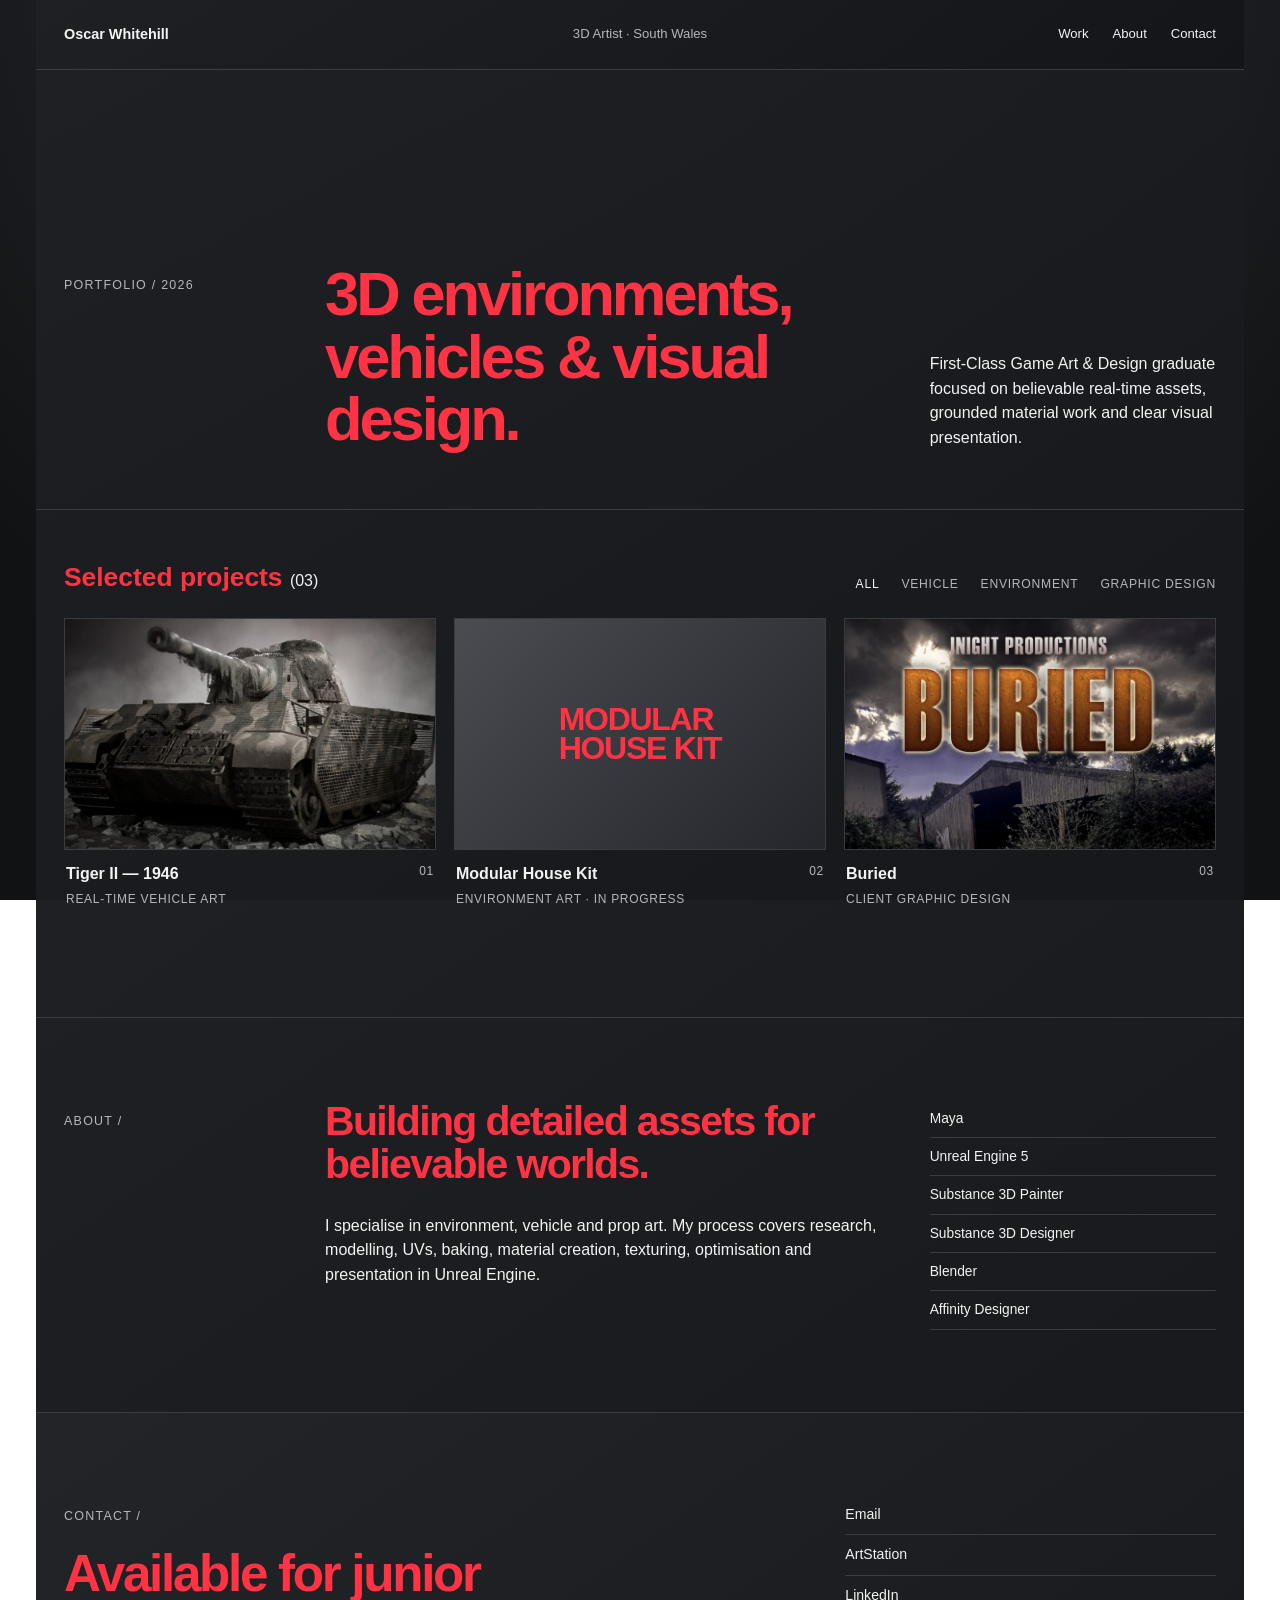
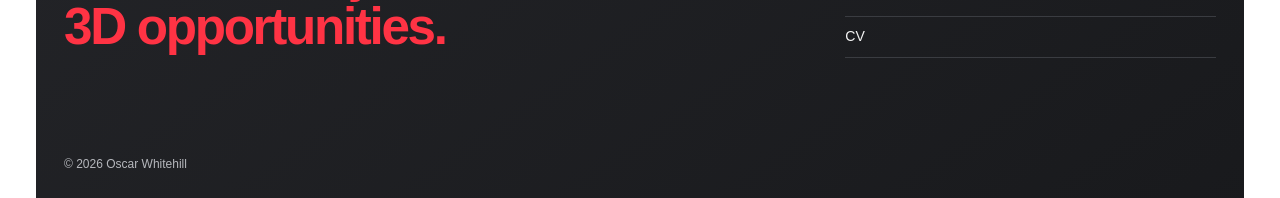
==== index.html @ 7346f6d7 "Add files via upload" ====
<!doctype html>
<html lang="en">
<head>
  <meta charset="utf-8">
  <meta name="viewport" content="width=device-width,initial-scale=1">
  <meta name="description" content="Portfolio of Oscar Whitehill, a 3D environment and hard-surface artist working in Maya, Substance and Unreal Engine.">
  <title>Oscar Whitehill — 3D Artist</title>
  <link rel="stylesheet" href="styles.css">
</head>
<body>
  <header class="site-header">
    <a class="brand" href="index.html">Oscar Whitehill</a>
    <p class="header-role">3D Artist · South Wales</p>
    <button class="menu-button" type="button" aria-expanded="false" aria-controls="main-nav">Menu</button>
    <nav id="main-nav" aria-label="Main navigation"><a href="#work">Work</a><a href="#about">About</a><a href="#contact">Contact</a></nav>
  </header>

  <main>
    <section class="intro" aria-labelledby="intro-title">
      <p class="kicker">Portfolio / 2026</p>
      <h1 id="intro-title">3D environments,<br>vehicles &amp; visual design.</h1>
      <p class="intro-copy">First-Class Game Art &amp; Design graduate focused on believable real-time assets, grounded material work and clear visual presentation.</p>
    </section>

    <section class="work-section" id="work" aria-labelledby="work-title">
      <div class="work-heading"><h2 id="work-title">Selected projects <span>(03)</span></h2><div class="filters" aria-label="Project categories"><span>All</span><span>Vehicle</span><span>Environment</span><span>Graphic design</span></div></div>
      <div class="project-grid">
        <a class="project-card" href="projects/tiger-ii.html">
          <div class="project-thumb"><img src="assets/tiger-hero.webp" alt="Tiger II 1946 vehicle artwork"></div>
          <div class="project-meta"><div><h3>Tiger II — 1946</h3><p>Real-time Vehicle Art</p></div><span>01</span></div>
        </a>
        <a class="project-card" href="projects/modular-house.html">
          <div class="project-thumb placeholder-thumb"><span>MODULAR<br>HOUSE KIT</span></div>
          <div class="project-meta"><div><h3>Modular House Kit</h3><p>Environment Art · In progress</p></div><span>02</span></div>
        </a>
        <a class="project-card" href="projects/buried.html">
          <div class="project-thumb poster-thumb"><img src="assets/buried-poster.webp" alt="Buried crew-call poster"></div>
          <div class="project-meta"><div><h3>Buried</h3><p>Client Graphic Design</p></div><span>03</span></div>
        </a>
      </div>
    </section>

    <section class="about-section" id="about" aria-labelledby="about-title">
      <p class="section-label">About /</p>
      <div><h2 id="about-title">Building detailed assets for believable worlds.</h2><p>I specialise in environment, vehicle and prop art. My process covers research, modelling, UVs, baking, material creation, texturing, optimisation and presentation in Unreal Engine.</p></div>
      <ul aria-label="Software"><li>Maya</li><li>Unreal Engine 5</li><li>Substance 3D Painter</li><li>Substance 3D Designer</li><li>Blender</li><li>Affinity Designer</li></ul>
    </section>
  </main>

  <footer id="contact"><div><p class="section-label">Contact /</p><h2>Available for junior<br>3D opportunities.</h2></div><div class="footer-links"><a href="mailto:whitehill.oscar@gmail.com">Email</a><a href="#">ArtStation</a><a href="#">LinkedIn</a><a href="#">CV</a></div><p class="copyright">© <span id="year">2026</span> Oscar Whitehill</p></footer>
  <script src="script.js"></script>
</body>
</html>
---- styles.css ----
:root{--bg:#111214;--surface:#1a1b1e;--surface-2:#222327;--text:#f3f3f3;--muted:#b5b7bc;--line:#3a3c41;--accent:#ff3344;--max:1480px}
*{box-sizing:border-box}html{scroll-behavior:smooth}body{margin:0;background:radial-gradient(circle at 50% -10%,#3a3b40 0,#242529 30%,#111214 76%);background-attachment:fixed;color:var(--text);font-family:Arial,Helvetica,sans-serif;font-size:16px;line-height:1.55}a{color:inherit;text-decoration:none}img{display:block;max-width:100%}
.site-header,main,footer{width:min(calc(100% - 72px),var(--max));margin:auto;background:linear-gradient(145deg,rgba(31,32,36,.98),rgba(20,21,24,.98))}.site-header{min-height:70px;padding:0 28px;display:grid;grid-template-columns:1fr 1fr 1fr;align-items:center;border-bottom:1px solid var(--line);position:relative}.brand{font-size:.9rem;font-weight:700;color:var(--text)}.header-role{text-align:center;margin:0;font-size:.82rem;color:var(--muted)}nav{display:flex;justify-content:flex-end;gap:24px}nav a,.menu-button{font-size:.82rem;color:var(--text)}nav a:hover{color:var(--accent)}.menu-button{display:none;background:none;border:1px solid var(--line);padding:8px 11px}
.intro{min-height:440px;padding:72px 28px 58px;display:grid;grid-template-columns:.8fr 2fr 1fr;gap:32px;align-content:end;border-bottom:1px solid var(--line)}.kicker,.section-label,.eyebrow{font-size:.78rem;text-transform:uppercase;letter-spacing:.1em;color:var(--muted)}.intro h1{font-size:clamp(2.8rem,4.8vw,4.8rem);line-height:1.02;letter-spacing:-.05em;margin:0;font-weight:600;color:var(--accent)}.intro-copy{align-self:end;margin:0;max-width:360px;color:var(--text);font-size:1rem}
.work-section{padding:52px 28px 82px}.work-heading{display:flex;align-items:flex-end;justify-content:space-between;margin-bottom:24px}.work-heading h2{font-size:1.65rem;line-height:1.2;margin:0;color:var(--accent)}.work-heading h2 span{color:var(--text);font-size:1rem;font-weight:400}.filters{display:flex;gap:22px;color:var(--muted);font-size:.76rem;text-transform:uppercase;letter-spacing:.06em}.filters span:first-child{color:var(--text)}.project-grid{display:grid;grid-template-columns:repeat(3,minmax(0,1fr));gap:18px}.project-card{min-width:0}.project-thumb{aspect-ratio:16/10;background:#101113;overflow:hidden;display:grid;place-items:center;border:1px solid var(--line)}.project-thumb img{width:100%;height:100%;object-fit:cover;transition:transform .35s ease}.poster-thumb{background:#191a1d}.poster-thumb img{object-fit:contain}.placeholder-thumb{background:linear-gradient(135deg,#4a4c52,#24262b);color:#fff}.placeholder-thumb span{font-size:2rem;line-height:.92;letter-spacing:-.04em;font-weight:700;color:var(--accent)}.project-meta{display:flex;justify-content:space-between;align-items:flex-start;padding:12px 2px 26px}.project-meta h3{font-size:1rem;margin:0 0 3px;color:var(--text)}.project-meta p,.project-meta>span{font-size:.75rem;color:var(--muted);text-transform:uppercase;letter-spacing:.06em;margin:0}.project-card:hover .project-meta h3{color:var(--accent)}.project-card:hover .project-thumb img{transform:scale(1.015)}
.about-section{padding:82px 28px;display:grid;grid-template-columns:.8fr 2fr 1fr;gap:32px;border-top:1px solid var(--line)}.about-section h2{font-size:clamp(2rem,3.2vw,3.4rem);line-height:1.05;letter-spacing:-.04em;font-weight:600;color:var(--accent);margin:0 0 28px}.about-section>div>p{max-width:680px;color:var(--text);font-size:1rem}.about-section ul{list-style:none;margin:0;padding:0;font-size:.86rem;color:var(--text)}.about-section li{padding:8px 0;border-bottom:1px solid var(--line)}
footer{padding:82px 28px 25px;border-top:1px solid var(--line);display:grid;grid-template-columns:2fr 1fr;gap:40px}footer h2{font-size:clamp(2.3rem,4vw,4rem);line-height:1.02;letter-spacing:-.045em;font-weight:600;color:var(--accent);margin:22px 0 62px}.footer-links{display:grid;align-content:start}.footer-links a{padding:9px 0;border-bottom:1px solid var(--line);font-size:.88rem;color:var(--text)}.footer-links a:hover{color:var(--accent)}.copyright{grid-column:1/-1;font-size:.75rem;color:var(--muted);margin:0}
.project-page main{padding:48px 28px 95px}.back-link{color:var(--muted);font-size:.82rem}.project-intro{padding:78px 0 46px;display:grid;grid-template-columns:2fr 1fr;gap:70px}.project-intro h1{font-size:clamp(3rem,5.5vw,5.5rem);line-height:.9;letter-spacing:-.055em;text-transform:uppercase;margin:14px 0;font-weight:600;color:var(--accent)}.project-intro h1 span{color:var(--accent)}.project-summary{align-self:end;color:var(--text);font-size:1rem;max-width:470px}.meta-grid{display:grid;grid-template-columns:repeat(4,1fr);border-top:1px solid var(--line);border-bottom:1px solid var(--line);margin-bottom:28px}.meta-grid div{padding:16px 0}.meta-grid dt{color:var(--muted);font-size:.72rem;text-transform:uppercase;letter-spacing:.1em}.meta-grid dd{margin:4px 0 0;font-size:.88rem;color:var(--text)}.project-hero{display:grid;place-items:center;min-height:0;max-height:none;background:#111214;overflow:hidden;border:1px solid var(--line)}.project-hero img{width:100%;max-height:82vh;object-fit:contain}.project-hero span{font-size:3rem;font-weight:700;color:var(--accent)}.project-body{max-width:790px;margin:78px auto}.project-body h2{font-size:2rem;line-height:1.1;letter-spacing:-.025em;font-weight:600;color:var(--accent);margin-bottom:20px}.project-body p{color:var(--text);font-size:1rem}.placeholder-note,.credit-note{border-left:2px solid var(--accent);padding:4px 0 4px 18px;color:var(--muted)}
@media(max-width:820px){body{background:#111214}.site-header,main,footer{width:100%}.site-header{grid-template-columns:1fr auto;padding:0 18px}.header-role{display:none}.menu-button{display:block}nav{display:none;position:absolute;top:69px;left:18px;right:18px;background:var(--surface-2);border:1px solid var(--line);padding:18px;flex-direction:column;z-index:5}nav.open{display:flex}.intro{min-height:390px;padding:62px 18px 42px;display:block}.intro h1{margin:65px 0 28px;font-size:2.8rem}.intro-copy{max-width:460px}.work-section{padding:44px 18px 65px}.work-heading{display:block}.filters{margin-top:16px;overflow:auto}.project-grid{grid-template-columns:1fr}.project-meta{padding-bottom:30px}.about-section{padding:65px 18px;grid-template-columns:1fr}.about-section h2{margin-top:24px}footer{padding:65px 18px 24px;grid-template-columns:1fr}footer h2{margin-bottom:30px}.project-page main{padding:42px 18px 75px}.project-intro{padding:60px 0 36px;display:block}.project-intro h1{font-size:3rem}.project-summary{margin-top:30px}.meta-grid{grid-template-columns:1fr 1fr}.project-hero img{max-height:none}}
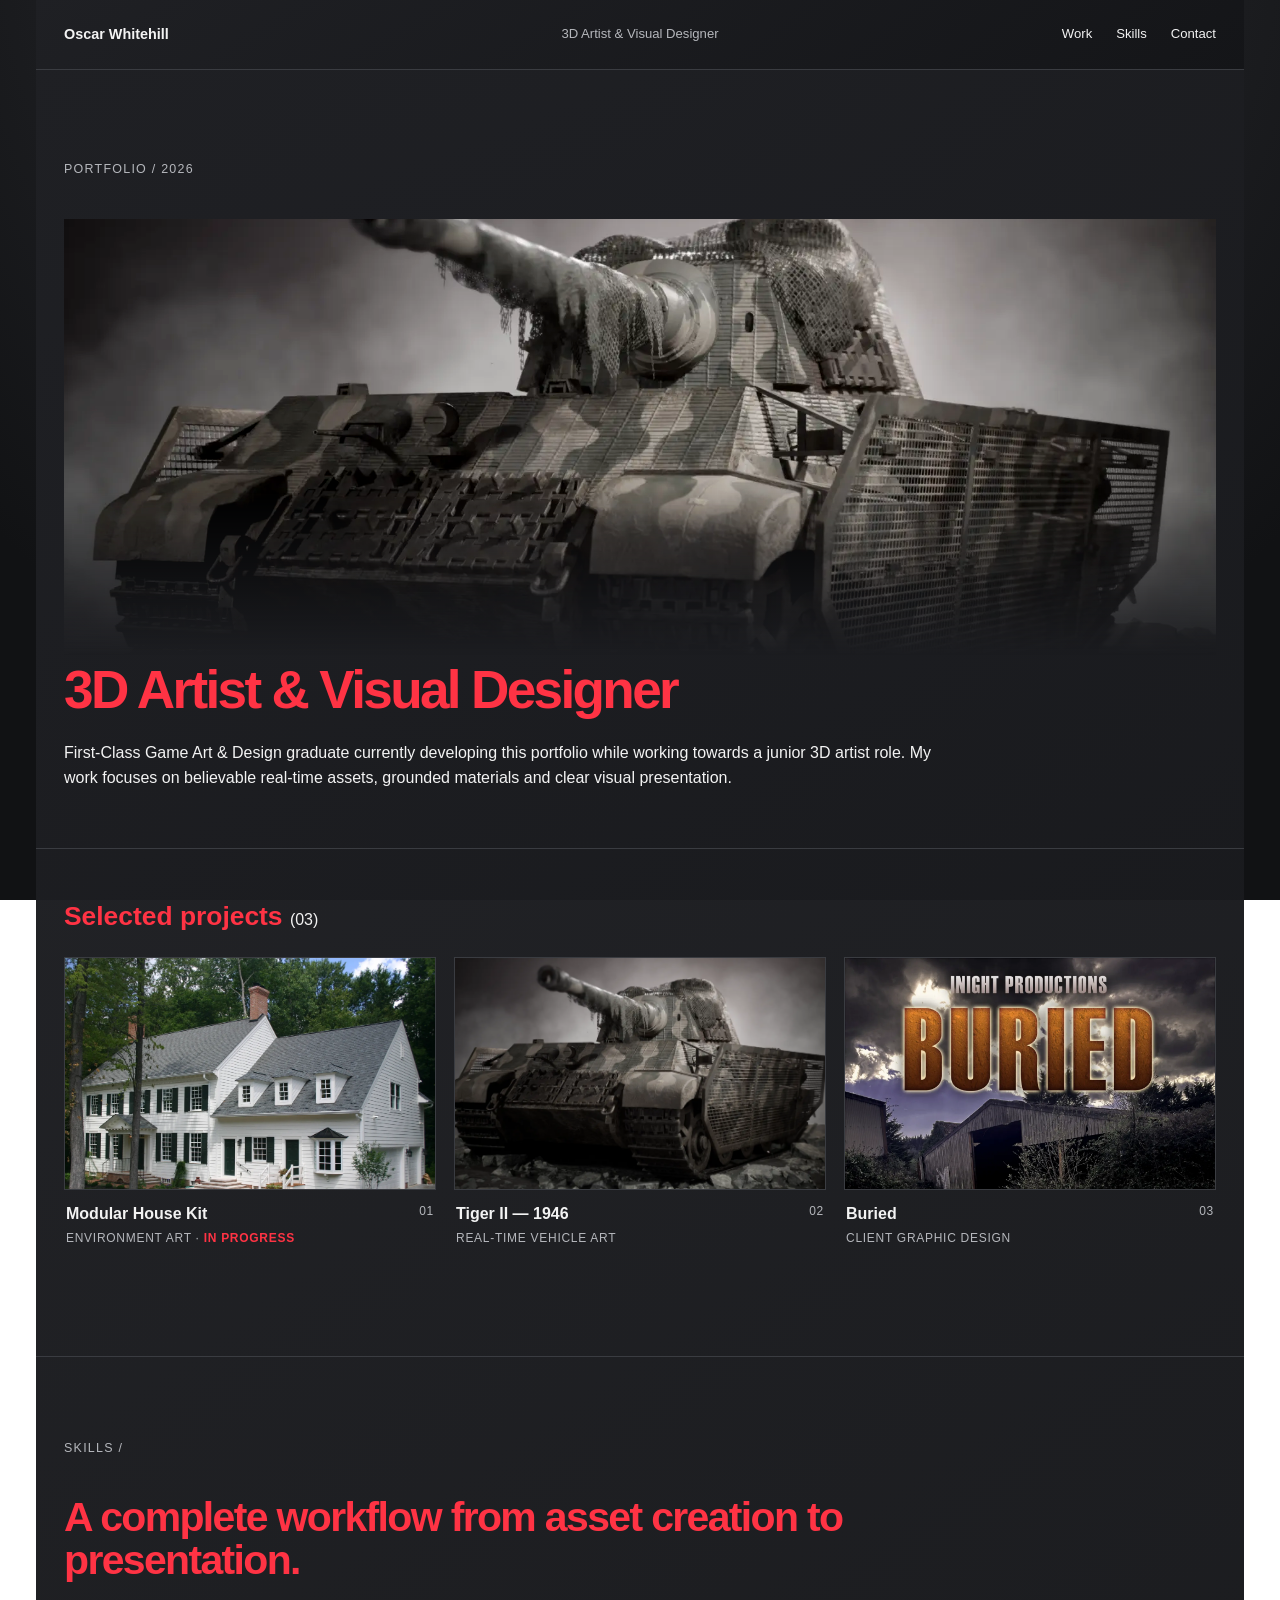
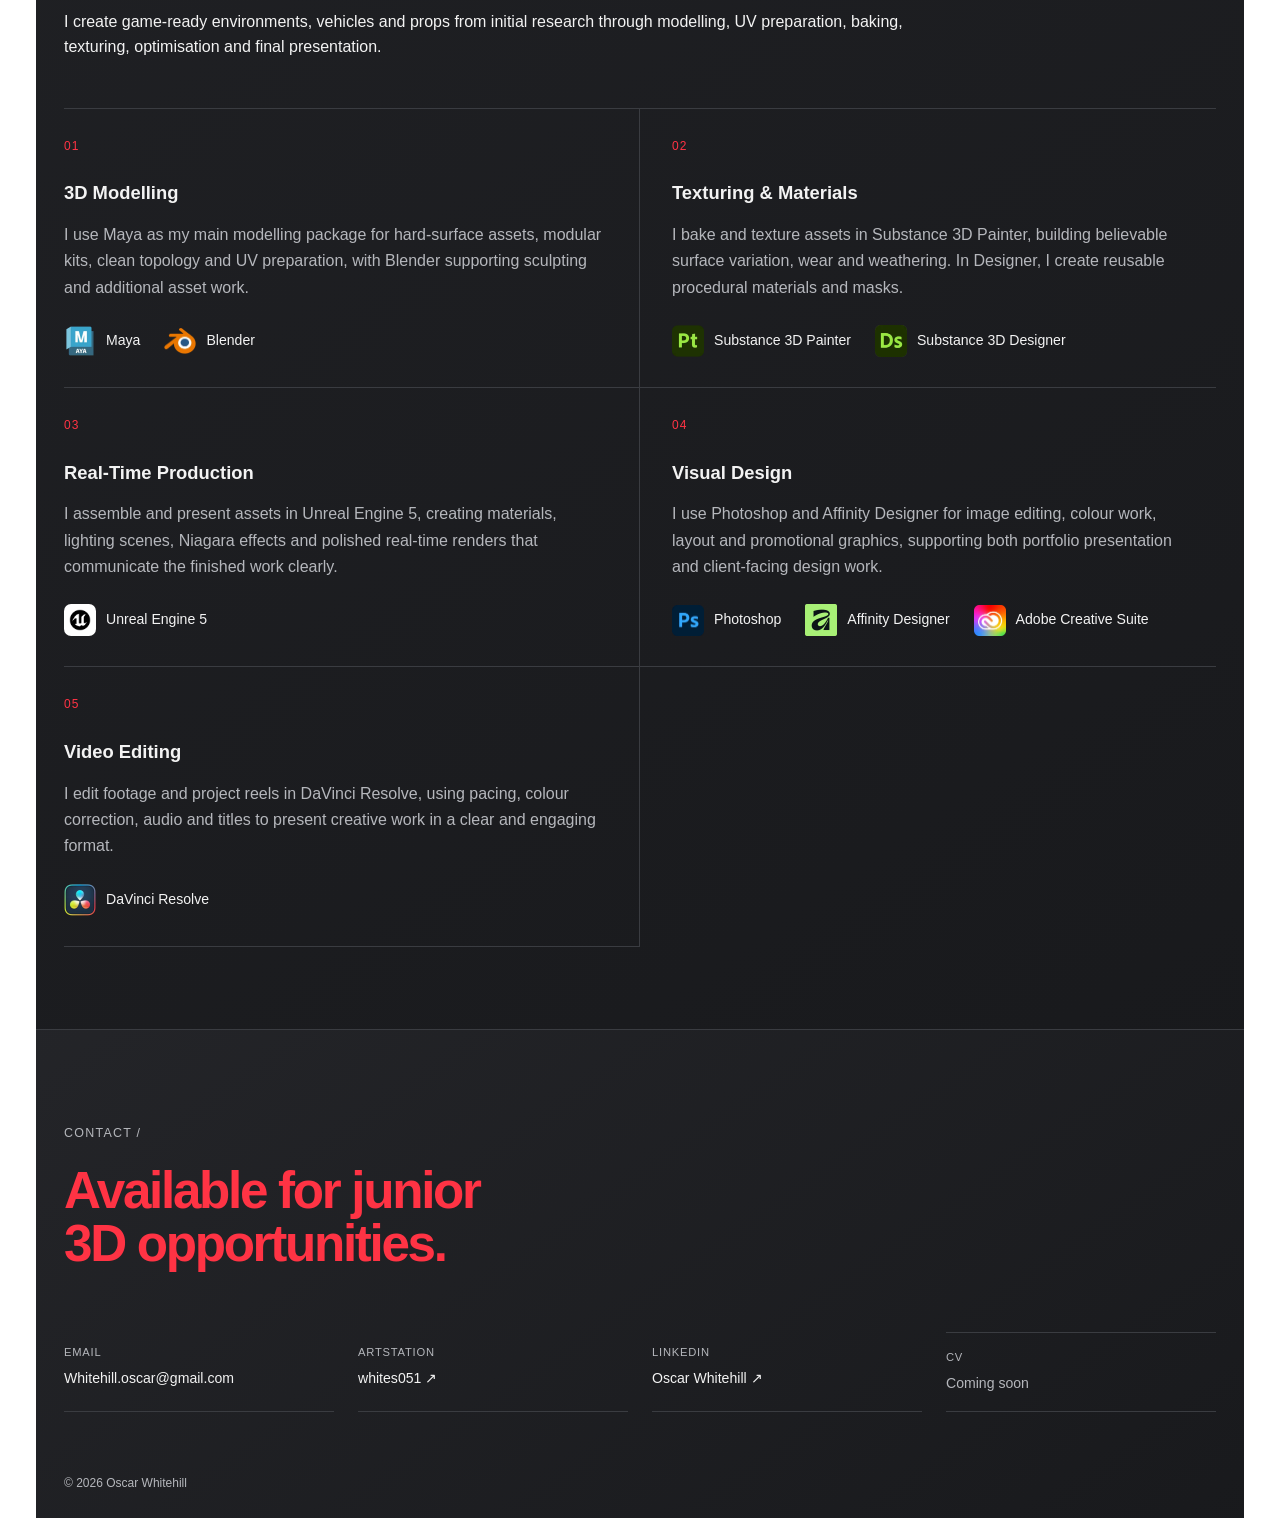
==== commit 7d50af3d: "Add files via upload" ====
--- a/index.html
+++ b/index.html
@@ -4,34 +4,38 @@
   <meta charset="utf-8">
   <meta name="viewport" content="width=device-width,initial-scale=1">
   <meta name="description" content="Portfolio of Oscar Whitehill, a 3D environment and hard-surface artist working in Maya, Substance and Unreal Engine.">
-  <title>Oscar Whitehill — 3D Artist</title>
+  <title>Oscar Whitehill — 3D Artist &amp; Visual Designer</title>
   <link rel="stylesheet" href="styles.css">
+  <link rel="stylesheet" href="homepage-fixes.css">
+  <link rel="stylesheet" href="layout-fixes.css">
+  <link rel="stylesheet" href="software-grid.css">
 </head>
 <body>
   <header class="site-header">
     <a class="brand" href="index.html">Oscar Whitehill</a>
-    <p class="header-role">3D Artist · South Wales</p>
+    <p class="header-role">3D Artist &amp; Visual Designer</p>
     <button class="menu-button" type="button" aria-expanded="false" aria-controls="main-nav">Menu</button>
-    <nav id="main-nav" aria-label="Main navigation"><a href="#work">Work</a><a href="#about">About</a><a href="#contact">Contact</a></nav>
+    <nav id="main-nav" aria-label="Main navigation"><a href="#work">Work</a><a href="#skills">Skills</a><a href="#contact">Contact</a></nav>
   </header>
 
   <main>
     <section class="intro" aria-labelledby="intro-title">
       <p class="kicker">Portfolio / 2026</p>
-      <h1 id="intro-title">3D environments,<br>vehicles &amp; visual design.</h1>
-      <p class="intro-copy">First-Class Game Art &amp; Design graduate focused on believable real-time assets, grounded material work and clear visual presentation.</p>
+      <div class="intro-art"><img src="assets/tiger-hero.webp" alt="Tiger II 1946 real-time vehicle artwork" fetchpriority="high"></div>
+      <h1 id="intro-title">3D Artist &amp; Visual Designer</h1>
+      <p class="intro-copy">First-Class Game Art &amp; Design graduate currently developing this portfolio while working towards a junior 3D artist role. My work focuses on believable real-time assets, grounded materials and clear visual presentation.</p>
     </section>
 
     <section class="work-section" id="work" aria-labelledby="work-title">
-      <div class="work-heading"><h2 id="work-title">Selected projects <span>(03)</span></h2><div class="filters" aria-label="Project categories"><span>All</span><span>Vehicle</span><span>Environment</span><span>Graphic design</span></div></div>
+      <div class="work-heading"><h2 id="work-title">Selected projects <span>(03)</span></h2></div>
       <div class="project-grid">
+        <a class="project-card" href="projects/modular-house.html">
+          <div class="project-thumb modular-reference-thumb"><img src="assets/modular-reference-main.webp" alt="American house used as architectural reference for the modular kit"></div>
+          <div class="project-meta"><div><h3>Modular House Kit</h3><p>Environment Art · <strong class="project-status">In progress</strong></p></div><span>01</span></div>
+        </a>
         <a class="project-card" href="projects/tiger-ii.html">
           <div class="project-thumb"><img src="assets/tiger-hero.webp" alt="Tiger II 1946 vehicle artwork"></div>
-          <div class="project-meta"><div><h3>Tiger II — 1946</h3><p>Real-time Vehicle Art</p></div><span>01</span></div>
-        </a>
-        <a class="project-card" href="projects/modular-house.html">
-          <div class="project-thumb placeholder-thumb"><span>MODULAR<br>HOUSE KIT</span></div>
-          <div class="project-meta"><div><h3>Modular House Kit</h3><p>Environment Art · In progress</p></div><span>02</span></div>
+          <div class="project-meta"><div><h3>Tiger II — 1946</h3><p>Real-time Vehicle Art</p></div><span>02</span></div>
         </a>
         <a class="project-card" href="projects/buried.html">
           <div class="project-thumb poster-thumb"><img src="assets/buried-poster.webp" alt="Buried crew-call poster"></div>
@@ -40,14 +44,20 @@
       </div>
     </section>
 
-    <section class="about-section" id="about" aria-labelledby="about-title">
-      <p class="section-label">About /</p>
-      <div><h2 id="about-title">Building detailed assets for believable worlds.</h2><p>I specialise in environment, vehicle and prop art. My process covers research, modelling, UVs, baking, material creation, texturing, optimisation and presentation in Unreal Engine.</p></div>
-      <ul aria-label="Software"><li>Maya</li><li>Unreal Engine 5</li><li>Substance 3D Painter</li><li>Substance 3D Designer</li><li>Blender</li><li>Affinity Designer</li></ul>
+    <section class="about-section skills-section" id="skills" aria-labelledby="skills-title">
+      <p class="section-label">Skills /</p>
+      <div class="skills-intro"><h2 id="skills-title">A complete workflow from asset creation to presentation.</h2><p>I create game-ready environments, vehicles and props from initial research through modelling, UV preparation, baking, texturing, optimisation and final presentation.</p></div>
+      <div class="skill-groups">
+        <article class="skill-group"><p class="skill-number">01</p><h3>3D Modelling</h3><p>I use Maya as my main modelling package for hard-surface assets, modular kits, clean topology and UV preparation, with Blender supporting sculpting and additional asset work.</p><div class="skill-tools"><a href="https://www.autodesk.com/products/maya/overview" target="_blank" rel="noopener"><span class="software-icon"><img src="assets/software/maya.webp" alt="Maya logo"></span><span>Maya</span></a><a href="https://www.blender.org/" target="_blank" rel="noopener"><span class="software-icon"><img src="assets/software/blender.webp" alt="Blender logo"></span><span>Blender</span></a></div></article>
+        <article class="skill-group"><p class="skill-number">02</p><h3>Texturing &amp; Materials</h3><p>I bake and texture assets in Substance 3D Painter, building believable surface variation, wear and weathering. In Designer, I create reusable procedural materials and masks.</p><div class="skill-tools"><a href="https://www.adobe.com/products/substance3d/apps/painter.html" target="_blank" rel="noopener"><span class="software-icon"><img src="assets/software/substance-painter.webp" alt="Substance 3D Painter logo"></span><span>Substance 3D Painter</span></a><a href="https://www.adobe.com/products/substance3d/apps/designer.html" target="_blank" rel="noopener"><span class="software-icon"><img src="assets/software/substance-designer.webp" alt="Substance 3D Designer logo"></span><span>Substance 3D Designer</span></a></div></article>
+        <article class="skill-group"><p class="skill-number">03</p><h3>Real-Time Production</h3><p>I assemble and present assets in Unreal Engine 5, creating materials, lighting scenes, Niagara effects and polished real-time renders that communicate the finished work clearly.</p><div class="skill-tools"><a href="https://www.unrealengine.com/" target="_blank" rel="noopener"><span class="software-icon software-icon--unreal"><img src="assets/software/unreal-engine.webp" alt="Unreal Engine logo"></span><span>Unreal Engine 5</span></a></div></article>
+        <article class="skill-group"><p class="skill-number">04</p><h3>Visual Design</h3><p>I use Photoshop and Affinity Designer for image editing, colour work, layout and promotional graphics, supporting both portfolio presentation and client-facing design work.</p><div class="skill-tools"><a href="https://www.adobe.com/products/photoshop.html" target="_blank" rel="noopener"><span class="software-icon"><img src="assets/software/photoshop.webp" alt="Adobe Photoshop logo"></span><span>Photoshop</span></a><a href="https://affinity.serif.com/designer/" target="_blank" rel="noopener"><span class="software-icon"><img src="assets/software/affinity-designer.webp" alt="Affinity Designer logo"></span><span>Affinity Designer</span></a><a href="https://www.adobe.com/creativecloud.html" target="_blank" rel="noopener"><span class="software-icon"><img src="assets/software/adobe-creative-cloud.webp" alt="Adobe Creative Cloud logo"></span><span>Adobe Creative Suite</span></a></div></article>
+        <article class="skill-group"><p class="skill-number">05</p><h3>Video Editing</h3><p>I edit footage and project reels in DaVinci Resolve, using pacing, colour correction, audio and titles to present creative work in a clear and engaging format.</p><div class="skill-tools"><a href="https://www.blackmagicdesign.com/products/davinciresolve" target="_blank" rel="noopener"><span class="software-icon"><img src="assets/software/davinci-resolve.webp" alt="DaVinci Resolve logo"></span><span>DaVinci Resolve</span></a></div></article>
+      </div>
     </section>
   </main>
 
-  <footer id="contact"><div><p class="section-label">Contact /</p><h2>Available for junior<br>3D opportunities.</h2></div><div class="footer-links"><a href="mailto:whitehill.oscar@gmail.com">Email</a><a href="#">ArtStation</a><a href="#">LinkedIn</a><a href="#">CV</a></div><p class="copyright">© <span id="year">2026</span> Oscar Whitehill</p></footer>
+  <footer id="contact"><div><p class="section-label">Contact /</p><h2>Available for junior<br>3D opportunities.</h2></div><div class="footer-links"><a href="mailto:Whitehill.oscar@gmail.com"><span>Email</span><strong>Whitehill.oscar@gmail.com</strong></a><a href="https://www.artstation.com/whites051" target="_blank" rel="noopener"><span>ArtStation</span><strong>whites051 ↗</strong></a><a href="https://www.linkedin.com/in/oscar-whitehill-14b392265" target="_blank" rel="noopener"><span>LinkedIn</span><strong>Oscar Whitehill ↗</strong></a><span class="footer-link-pending"><span>CV</span><strong>Coming soon</strong></span></div><p class="copyright">© <span id="year">2026</span> Oscar Whitehill</p></footer>
   <script src="script.js"></script>
 </body>
 </html>
--- a/styles.css
+++ b/styles.css
@@ -1,8 +1,9 @@
+@import url("layout-fixes.css");
 :root{--bg:#111214;--surface:#1a1b1e;--surface-2:#222327;--text:#f3f3f3;--muted:#b5b7bc;--line:#3a3c41;--accent:#ff3344;--max:1480px}
 *{box-sizing:border-box}html{scroll-behavior:smooth}body{margin:0;background:radial-gradient(circle at 50% -10%,#3a3b40 0,#242529 30%,#111214 76%);background-attachment:fixed;color:var(--text);font-family:Arial,Helvetica,sans-serif;font-size:16px;line-height:1.55}a{color:inherit;text-decoration:none}img{display:block;max-width:100%}
 .site-header,main,footer{width:min(calc(100% - 72px),var(--max));margin:auto;background:linear-gradient(145deg,rgba(31,32,36,.98),rgba(20,21,24,.98))}.site-header{min-height:70px;padding:0 28px;display:grid;grid-template-columns:1fr 1fr 1fr;align-items:center;border-bottom:1px solid var(--line);position:relative}.brand{font-size:.9rem;font-weight:700;color:var(--text)}.header-role{text-align:center;margin:0;font-size:.82rem;color:var(--muted)}nav{display:flex;justify-content:flex-end;gap:24px}nav a,.menu-button{font-size:.82rem;color:var(--text)}nav a:hover{color:var(--accent)}.menu-button{display:none;background:none;border:1px solid var(--line);padding:8px 11px}
-.intro{min-height:440px;padding:72px 28px 58px;display:grid;grid-template-columns:.8fr 2fr 1fr;gap:32px;align-content:end;border-bottom:1px solid var(--line)}.kicker,.section-label,.eyebrow{font-size:.78rem;text-transform:uppercase;letter-spacing:.1em;color:var(--muted)}.intro h1{font-size:clamp(2.8rem,4.8vw,4.8rem);line-height:1.02;letter-spacing:-.05em;margin:0;font-weight:600;color:var(--accent)}.intro-copy{align-self:end;margin:0;max-width:360px;color:var(--text);font-size:1rem}
-.work-section{padding:52px 28px 82px}.work-heading{display:flex;align-items:flex-end;justify-content:space-between;margin-bottom:24px}.work-heading h2{font-size:1.65rem;line-height:1.2;margin:0;color:var(--accent)}.work-heading h2 span{color:var(--text);font-size:1rem;font-weight:400}.filters{display:flex;gap:22px;color:var(--muted);font-size:.76rem;text-transform:uppercase;letter-spacing:.06em}.filters span:first-child{color:var(--text)}.project-grid{display:grid;grid-template-columns:repeat(3,minmax(0,1fr));gap:18px}.project-card{min-width:0}.project-thumb{aspect-ratio:16/10;background:#101113;overflow:hidden;display:grid;place-items:center;border:1px solid var(--line)}.project-thumb img{width:100%;height:100%;object-fit:cover;transition:transform .35s ease}.poster-thumb{background:#191a1d}.poster-thumb img{object-fit:contain}.placeholder-thumb{background:linear-gradient(135deg,#4a4c52,#24262b);color:#fff}.placeholder-thumb span{font-size:2rem;line-height:.92;letter-spacing:-.04em;font-weight:700;color:var(--accent)}.project-meta{display:flex;justify-content:space-between;align-items:flex-start;padding:12px 2px 26px}.project-meta h3{font-size:1rem;margin:0 0 3px;color:var(--text)}.project-meta p,.project-meta>span{font-size:.75rem;color:var(--muted);text-transform:uppercase;letter-spacing:.06em;margin:0}.project-card:hover .project-meta h3{color:var(--accent)}.project-card:hover .project-thumb img{transform:scale(1.015)}
+.intro{min-height:440px;padding:72px 28px 58px;display:grid;grid-template-columns:.8fr 2fr 1fr;gap:32px;align-content:end;border-bottom:1px solid var(--line)}.kicker,.section-label,.eyebrow{font-size:.78rem;text-transform:uppercase;letter-spacing:.1em;color:var(--muted)}.intro .kicker{grid-column:1}.intro h1{grid-column:1/-1;font-size:clamp(2.4rem,4.15vw,4rem);line-height:1.02;letter-spacing:-.05em;margin:10px 0 0;font-weight:600;color:var(--accent);white-space:nowrap}.intro-copy{grid-column:3;align-self:end;margin:16px 0 0;max-width:360px;color:var(--text);font-size:1rem}
+.work-section{padding:52px 28px 82px}.work-heading{display:flex;align-items:flex-end;justify-content:space-between;margin-bottom:24px}.work-heading h2{font-size:1.65rem;line-height:1.2;margin:0;color:var(--accent)}.work-heading h2 span{color:var(--text);font-size:1rem;font-weight:400}.filters{display:flex;gap:22px;color:var(--muted);font-size:.76rem;text-transform:uppercase;letter-spacing:.06em}.filters span:first-child{color:var(--text)}.project-grid{display:grid;grid-template-columns:repeat(3,minmax(0,1fr));gap:18px}.project-card{min-width:0}.project-thumb{aspect-ratio:16/10;background:#101113;overflow:hidden;display:grid;place-items:center;border:1px solid var(--line)}.project-thumb img{width:100%;height:100%;object-fit:cover;transition:transform .35s ease}.poster-thumb{background:#191a1d}.poster-thumb img{object-fit:contain}.placeholder-thumb{background:linear-gradient(135deg,#4a4c52,#24262b);color:#fff}.placeholder-thumb span{font-size:2rem;line-height:.92;letter-spacing:-.04em;font-weight:700;color:var(--accent)}.project-meta{display:flex;justify-content:space-between;align-items:flex-start;padding:12px 2px 26px}.project-meta h3{font-size:1rem;margin:0 0 3px;color:var(--text)}.project-meta p,.project-meta>span{font-size:.75rem;color:var(--muted);text-transform:uppercase;letter-spacing:.06em;margin:0}.project-meta .project-status{color:var(--accent);font:inherit;font-weight:700}.project-card:hover .project-meta h3{color:var(--accent)}.project-card:hover .project-thumb img{transform:scale(1.015)}
 .about-section{padding:82px 28px;display:grid;grid-template-columns:.8fr 2fr 1fr;gap:32px;border-top:1px solid var(--line)}.about-section h2{font-size:clamp(2rem,3.2vw,3.4rem);line-height:1.05;letter-spacing:-.04em;font-weight:600;color:var(--accent);margin:0 0 28px}.about-section>div>p{max-width:680px;color:var(--text);font-size:1rem}.about-section ul{list-style:none;margin:0;padding:0;font-size:.86rem;color:var(--text)}.about-section li{padding:8px 0;border-bottom:1px solid var(--line)}
 footer{padding:82px 28px 25px;border-top:1px solid var(--line);display:grid;grid-template-columns:2fr 1fr;gap:40px}footer h2{font-size:clamp(2.3rem,4vw,4rem);line-height:1.02;letter-spacing:-.045em;font-weight:600;color:var(--accent);margin:22px 0 62px}.footer-links{display:grid;align-content:start}.footer-links a{padding:9px 0;border-bottom:1px solid var(--line);font-size:.88rem;color:var(--text)}.footer-links a:hover{color:var(--accent)}.copyright{grid-column:1/-1;font-size:.75rem;color:var(--muted);margin:0}
 .project-page main{padding:48px 28px 95px}.back-link{color:var(--muted);font-size:.82rem}.project-intro{padding:78px 0 46px;display:grid;grid-template-columns:2fr 1fr;gap:70px}.project-intro h1{font-size:clamp(3rem,5.5vw,5.5rem);line-height:.9;letter-spacing:-.055em;text-transform:uppercase;margin:14px 0;font-weight:600;color:var(--accent)}.project-intro h1 span{color:var(--accent)}.project-summary{align-self:end;color:var(--text);font-size:1rem;max-width:470px}.meta-grid{display:grid;grid-template-columns:repeat(4,1fr);border-top:1px solid var(--line);border-bottom:1px solid var(--line);margin-bottom:28px}.meta-grid div{padding:16px 0}.meta-grid dt{color:var(--muted);font-size:.72rem;text-transform:uppercase;letter-spacing:.1em}.meta-grid dd{margin:4px 0 0;font-size:.88rem;color:var(--text)}.project-hero{display:grid;place-items:center;min-height:0;max-height:none;background:#111214;overflow:hidden;border:1px solid var(--line)}.project-hero img{width:100%;max-height:82vh;object-fit:contain}.project-hero span{font-size:3rem;font-weight:700;color:var(--accent)}.project-body{max-width:790px;margin:78px auto}.project-body h2{font-size:2rem;line-height:1.1;letter-spacing:-.025em;font-weight:600;color:var(--accent);margin-bottom:20px}.project-body p{color:var(--text);font-size:1rem}.placeholder-note,.credit-note{border-left:2px solid var(--accent);padding:4px 0 4px 18px;color:var(--muted)}
--- a/homepage-fixes.css
+++ b/homepage-fixes.css
@@ -0,0 +1,3 @@
+.intro-art{position:relative;width:100%;margin:-8px 0 8px;overflow:hidden}
+.intro-art img{display:block;width:100%;height:clamp(280px,34vw,470px);object-fit:cover;object-position:center 30%;filter:contrast(1.04);-webkit-mask-image:linear-gradient(to bottom,#000 0%,#000 62%,transparent 100%);mask-image:linear-gradient(to bottom,#000 0%,#000 62%,transparent 100%)}
+@media(max-width:820px){.intro h1{white-space:normal}.intro-art{margin-top:-18px}.intro-art img{height:260px;object-position:center 28%}}
--- a/layout-fixes.css
+++ b/layout-fixes.css
@@ -0,0 +1 @@
+.intro{display:block;min-height:400px;padding-top:90px}.intro .kicker{margin:0 0 48px}.intro h1{max-width:none;margin:0;white-space:nowrap}.intro-copy{max-width:900px;margin:24px 0 0;color:var(--text)}.about-section{display:block}.about-section .section-label{margin:0 0 38px}.about-section>div{max-width:980px}.about-section>div>p{max-width:900px;margin:0}.about-section ul{max-width:980px;margin-top:40px;display:grid;grid-template-columns:repeat(3,1fr);column-gap:30px}footer{display:block}footer>div:first-child{max-width:980px}.footer-links{max-width:none;grid-template-columns:repeat(4,minmax(0,1fr));gap:24px;margin-bottom:62px}.footer-links a,.footer-link-pending{min-width:0;padding:12px 0;border-bottom:1px solid var(--line)}.footer-links a>span,.footer-link-pending>span{display:block;margin-bottom:7px;color:var(--muted);font-size:.7rem;text-transform:uppercase;letter-spacing:.07em}.footer-links strong{display:block;color:var(--text);font-size:.88rem;font-weight:500;overflow-wrap:anywhere}.footer-link-pending strong{color:var(--muted)}.copyright{margin-top:0}.project-intro{display:block}.project-intro .project-summary{max-width:900px;margin:28px 0 0}@media(max-width:820px){.intro{min-height:360px;padding-top:62px}.intro .kicker{margin-bottom:55px}.intro h1{white-space:normal}.about-section ul{grid-template-columns:1fr}.footer-links{grid-template-columns:1fr;gap:0}.project-intro .project-summary{margin-top:24px}}
--- a/software-grid.css
+++ b/software-grid.css
@@ -0,0 +1,16 @@
+.software-icon{width:32px;height:32px;flex:0 0 32px;display:grid;place-items:center}
+.software-icon img{display:block;width:100%;height:100%;object-fit:contain;filter:none;opacity:1}
+.software-icon--unreal{box-sizing:border-box;padding:5px;border-radius:7px;background:#fff}
+.skills-intro{max-width:980px}
+.skill-groups{max-width:none!important;margin-top:48px;display:grid;grid-template-columns:repeat(2,minmax(0,1fr));border-top:1px solid var(--line)}
+.skill-group{padding:28px 32px 30px 0;border-bottom:1px solid var(--line)}
+.skill-group:nth-child(odd){border-right:1px solid var(--line)}
+.skill-group:nth-child(even){padding-left:32px}
+.skill-number{margin:0 0 24px;color:var(--accent);font-size:.75rem;letter-spacing:.08em}
+.skill-group h3{margin:0 0 14px;color:var(--text);font-size:1.15rem;font-weight:600}
+.skill-group>p:not(.skill-number){max-width:620px;margin:0;color:var(--muted);line-height:1.65}
+.skill-tools{display:flex;flex-wrap:wrap;gap:18px 24px;margin-top:24px}
+.skill-tools a{display:flex;align-items:center;gap:10px;color:var(--text);font-size:.88rem;transition:color .2s ease}
+.skill-tools a:hover{color:var(--accent)}
+@media(max-width:820px){.skill-groups{grid-template-columns:1fr}.skill-group,.skill-group:nth-child(even){padding:24px 0}.skill-group:nth-child(odd){border-right:0}.skill-tools{gap:16px 20px}}
+.footer-link-pending{display:block;padding:16px 0;border-top:1px solid var(--line);color:var(--muted)}
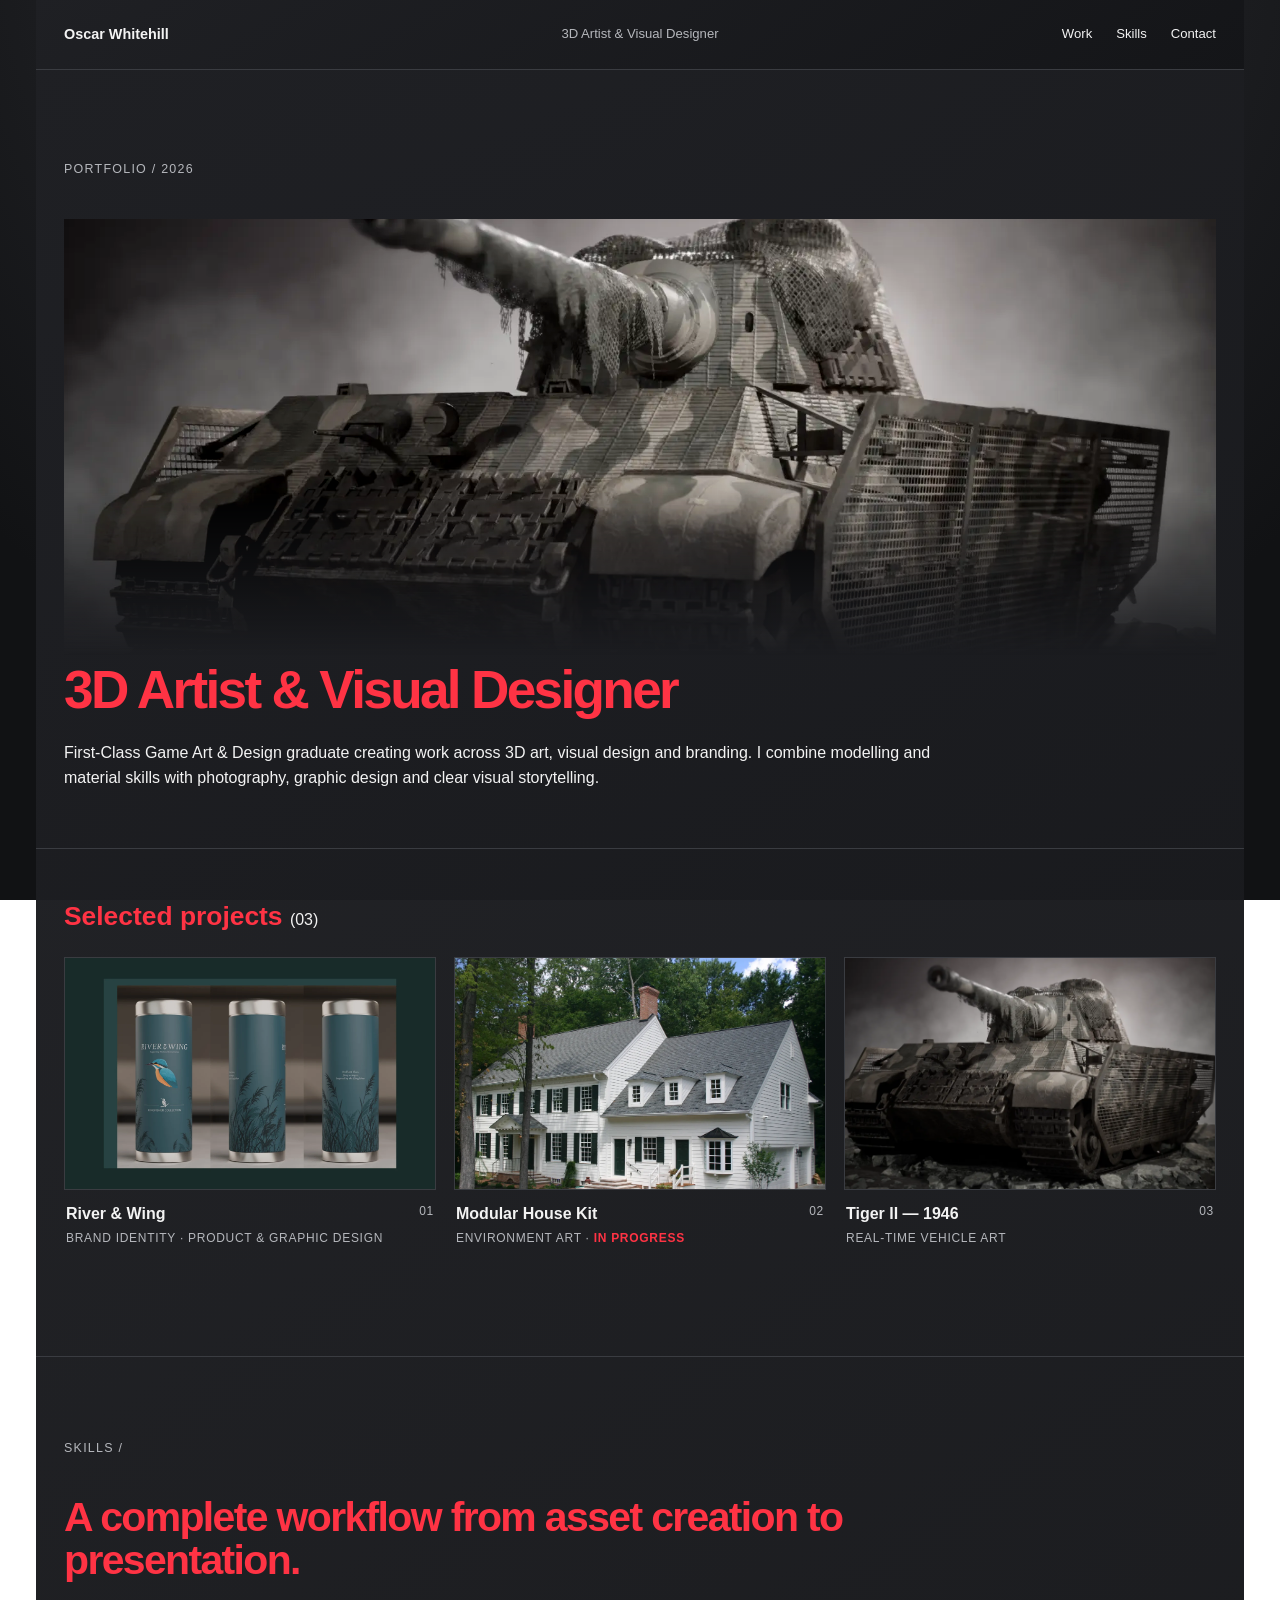
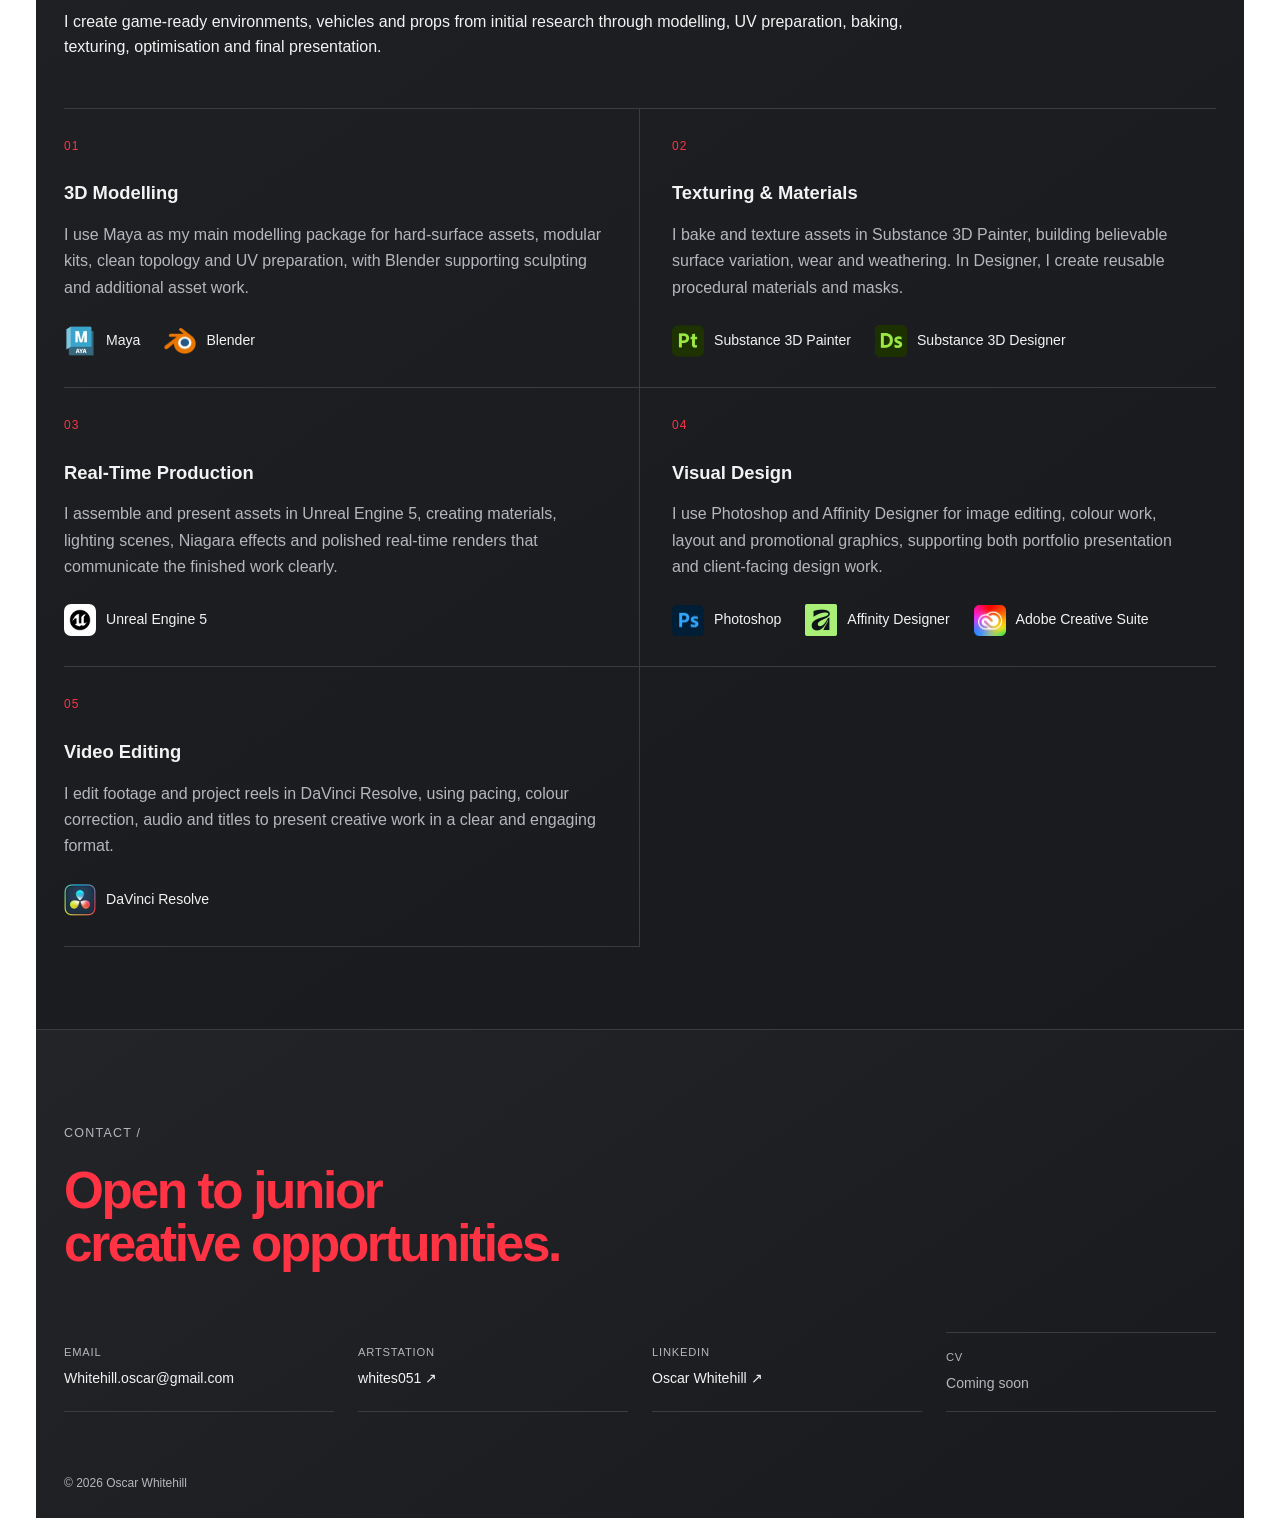
==== commit bb423688: "Add files via upload" ====
--- a/index.html
+++ b/index.html
@@ -3,7 +3,7 @@
 <head>
   <meta charset="utf-8">
   <meta name="viewport" content="width=device-width,initial-scale=1">
-  <meta name="description" content="Portfolio of Oscar Whitehill, a 3D environment and hard-surface artist working in Maya, Substance and Unreal Engine.">
+  <meta name="description" content="Portfolio of Oscar Whitehill, a 3D artist and visual designer creating wildlife-inspired branding, product visuals and real-time art.">
   <title>Oscar Whitehill — 3D Artist &amp; Visual Designer</title>
   <link rel="stylesheet" href="styles.css">
   <link rel="stylesheet" href="homepage-fixes.css">
@@ -23,23 +23,23 @@
       <p class="kicker">Portfolio / 2026</p>
       <div class="intro-art"><img src="assets/tiger-hero.webp" alt="Tiger II 1946 real-time vehicle artwork" fetchpriority="high"></div>
       <h1 id="intro-title">3D Artist &amp; Visual Designer</h1>
-      <p class="intro-copy">First-Class Game Art &amp; Design graduate currently developing this portfolio while working towards a junior 3D artist role. My work focuses on believable real-time assets, grounded materials and clear visual presentation.</p>
+      <p class="intro-copy">First-Class Game Art &amp; Design graduate creating work across 3D art, visual design and branding. I combine modelling and material skills with photography, graphic design and clear visual storytelling.</p>
     </section>
 
     <section class="work-section" id="work" aria-labelledby="work-title">
       <div class="work-heading"><h2 id="work-title">Selected projects <span>(03)</span></h2></div>
       <div class="project-grid">
+        <a class="project-card" href="projects/river-and-wing.html">
+          <div class="project-thumb"><img src="assets/river-wing-home.webp" alt="River &amp; Wing Kingfisher Collection teal reusable flasks" loading="lazy"></div>
+          <div class="project-meta"><div><h3>River &amp; Wing</h3><p>Brand Identity · Product &amp; Graphic Design</p></div><span>01</span></div>
+        </a>
         <a class="project-card" href="projects/modular-house.html">
-          <div class="project-thumb modular-reference-thumb"><img src="assets/modular-reference-main.webp" alt="American house used as architectural reference for the modular kit"></div>
-          <div class="project-meta"><div><h3>Modular House Kit</h3><p>Environment Art · <strong class="project-status">In progress</strong></p></div><span>01</span></div>
+          <div class="project-thumb modular-reference-thumb"><img src="assets/modular-reference-main.webp" alt="American house used as architectural reference for the modular kit" loading="lazy"></div>
+          <div class="project-meta"><div><h3>Modular House Kit</h3><p>Environment Art · <strong class="project-status">In progress</strong></p></div><span>02</span></div>
         </a>
         <a class="project-card" href="projects/tiger-ii.html">
-          <div class="project-thumb"><img src="assets/tiger-hero.webp" alt="Tiger II 1946 vehicle artwork"></div>
-          <div class="project-meta"><div><h3>Tiger II — 1946</h3><p>Real-time Vehicle Art</p></div><span>02</span></div>
-        </a>
-        <a class="project-card" href="projects/buried.html">
-          <div class="project-thumb poster-thumb"><img src="assets/buried-poster.webp" alt="Buried crew-call poster"></div>
-          <div class="project-meta"><div><h3>Buried</h3><p>Client Graphic Design</p></div><span>03</span></div>
+          <div class="project-thumb"><img src="assets/tiger-hero.webp" alt="Tiger II 1946 vehicle artwork" loading="lazy"></div>
+          <div class="project-meta"><div><h3>Tiger II — 1946</h3><p>Real-time Vehicle Art</p></div><span>03</span></div>
         </a>
       </div>
     </section>
@@ -57,7 +57,7 @@
     </section>
   </main>
 
-  <footer id="contact"><div><p class="section-label">Contact /</p><h2>Available for junior<br>3D opportunities.</h2></div><div class="footer-links"><a href="mailto:Whitehill.oscar@gmail.com"><span>Email</span><strong>Whitehill.oscar@gmail.com</strong></a><a href="https://www.artstation.com/whites051" target="_blank" rel="noopener"><span>ArtStation</span><strong>whites051 ↗</strong></a><a href="https://www.linkedin.com/in/oscar-whitehill-14b392265" target="_blank" rel="noopener"><span>LinkedIn</span><strong>Oscar Whitehill ↗</strong></a><span class="footer-link-pending"><span>CV</span><strong>Coming soon</strong></span></div><p class="copyright">© <span id="year">2026</span> Oscar Whitehill</p></footer>
+  <footer id="contact"><div><p class="section-label">Contact /</p><h2>Open to junior<br>creative opportunities.</h2></div><div class="footer-links"><a href="mailto:Whitehill.oscar@gmail.com"><span>Email</span><strong>Whitehill.oscar@gmail.com</strong></a><a href="https://www.artstation.com/whites051" target="_blank" rel="noopener"><span>ArtStation</span><strong>whites051 ↗</strong></a><a href="https://www.linkedin.com/in/oscar-whitehill-14b392265" target="_blank" rel="noopener"><span>LinkedIn</span><strong>Oscar Whitehill ↗</strong></a><span class="footer-link-pending"><span>CV</span><strong>Coming soon</strong></span></div><p class="copyright">© <span id="year">2026</span> Oscar Whitehill</p></footer>
   <script src="script.js"></script>
 </body>
 </html>
